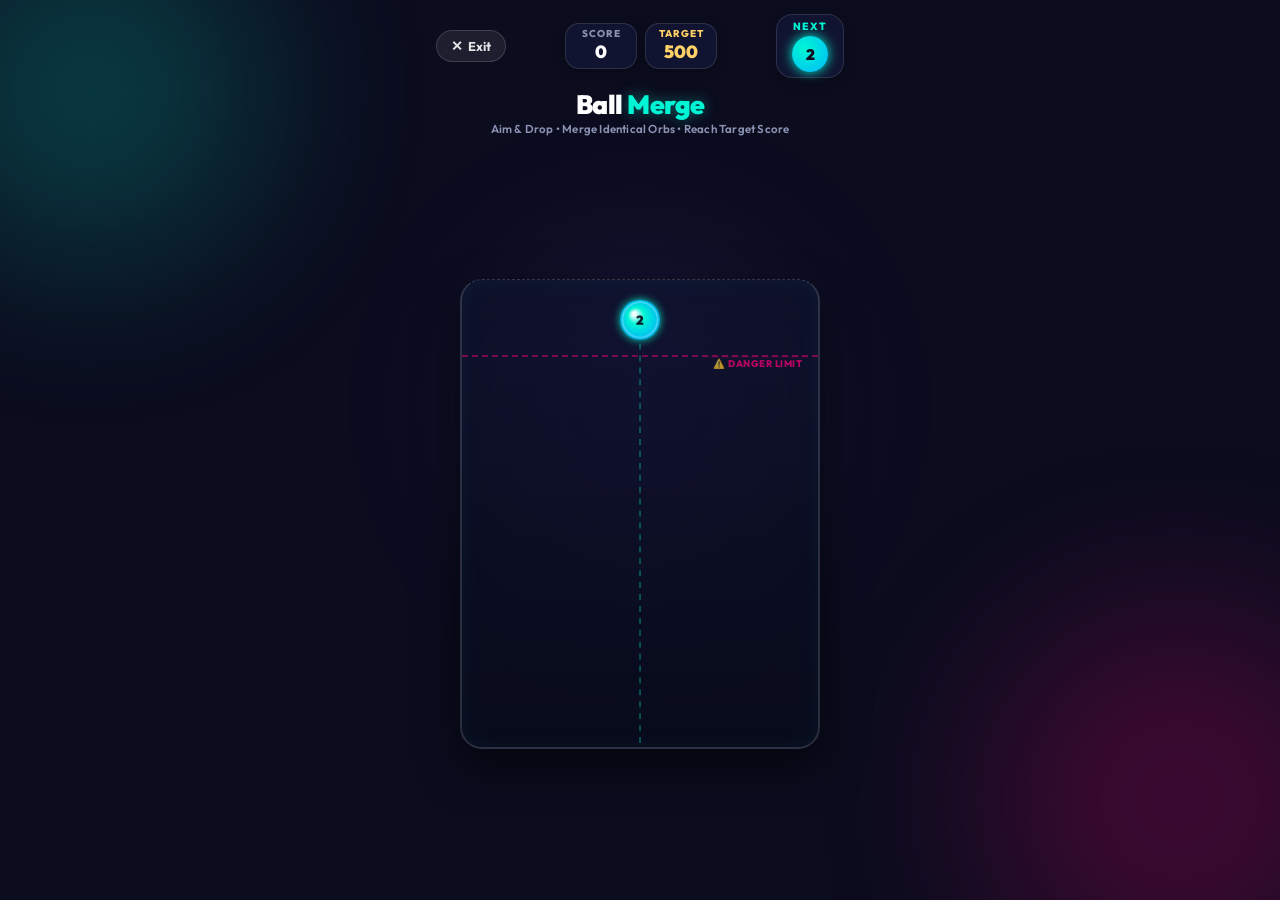
==== ballmerge/index.html @ 585d6bef "ball merge game fixed" ====
<!DOCTYPE html>
<html lang="en">

<head>
  <meta charset="UTF-8" />
  <meta name="viewport" content="width=device-width, initial-scale=1.0, maximum-scale=1.0, user-scalable=no" />
  <title>PlayPlex | Ball Merge 2048 Arena</title>
  <link rel="preconnect" href="https://fonts.googleapis.com" />
  <link rel="preconnect" href="https://fonts.gstatic.com" crossorigin />
  <link href="https://fonts.googleapis.com/css2?family=Outfit:wght@400;600;700;800;900&display=swap" rel="stylesheet" />
  <link rel="stylesheet" href="style.css" />
</head>

<body>
  <!-- Ambient Animated Background -->
  <div class="background-blobs">
    <div class="blob blob-1"></div>
    <div class="blob blob-2"></div>
    <div class="blob blob-3"></div>
  </div>

  <div class="app-container">
    <!-- Top Header & Navigation -->
    <header class="top-nav-bar">
      <button class="top-quit-btn" id="btnTopQuit" aria-label="Exit Game">
        <span class="quit-icon">✕</span>
        <span>Exit</span>
      </button>

      <div class="score-board">
        <div class="score-card">
          <span class="score-label">SCORE</span>
          <span class="score-val" id="currentScore">0</span>
        </div>
        <div class="score-card target-card">
          <span class="score-label">TARGET</span>
          <span class="score-val" id="targetScore">500</span>
        </div>
      </div>

      <!-- Next Ball Preview Indicator -->
      <div class="next-bubble-card" title="Next Ball">
        <span class="next-label">NEXT</span>
        <div class="next-preview-circle" id="nextBallPreview">
          <span id="nextBallText">2</span>
        </div>
      </div>
    </header>

    <!-- Game Title Banner -->
    <div class="game-meta-header">
      <div class="brand">
        <h1 class="game-title">Ball <span>Merge</span></h1>
        <p class="game-hint">Aim & Drop • Merge Identical Orbs • Reach Target Score</p>
      </div>
    </div>

    <!-- Physics Game Arena Canvas Wrapper -->
    <main class="game-arena-wrapper">
      <div class="arena-frame" id="arenaFrame">
        <canvas id="gameCanvas"></canvas>

        <!-- Danger Line Indicator -->
        <div class="danger-line" id="dangerLine">
          <span class="danger-label">⚠️ DANGER LIMIT</span>
        </div>
      </div>
    </main>

    <!-- Result / Game Over Modal Overlay -->
    <div class="modal-overlay" id="resultModal">
      <div class="modal-card">
        <div class="trophy-glow" id="modalGlow">🏆</div>
        <h2 class="modal-title" id="modalTitle">TARGET REACHED!</h2>
        <p class="modal-subtitle" id="modalSubtitle">Awesome match! You reached the target score.</p>

        <!-- Final Score Summary -->
        <div class="final-score-box">
          <div class="final-score-row">
            <span class="fs-label">Final Score</span>
            <span class="fs-value" id="modalFinalScore">0</span>
          </div>
          <div class="final-score-row">
            <span class="fs-label">Target Score</span>
            <span class="fs-value highlight" id="modalTargetScore">500</span>
          </div>
          <div class="final-score-row">
            <span class="fs-label">Highest Orb</span>
            <span class="fs-value" id="modalHighestOrb">64</span>
          </div>
        </div>

        <!-- Reward Badge (Dynamic Coin Credit) -->
        <div class="reward-box" id="rewardBox">
          <div class="coin-badge">
            <span class="coin-icon">🪙</span>
            <span class="coin-text" id="rewardText"></span>
          </div>
        </div>

        <div class="modal-actions" id="modalActions">
          <button class="action-btn btn-save" id="btnSavePoints">💾 Save Points</button>
          <button class="action-btn btn-primary" id="btnPlayAgain">🔄 Play Again</button>
          <button class="action-btn btn-exit" id="btnExit">🚪 Exit Arena</button>
        </div>
      </div>
    </div>

    <!-- Celebration Confetti Overlay -->
    <canvas id="confettiCanvas"></canvas>
  </div>

  <script src="game.js"></script>
</body>

</html>
---- ballmerge/style.css ----
:root {
  --bg-primary: #0b0c1e;
  --bg-secondary: #141732;
  --bg-glass: rgba(20, 24, 56, 0.72);
  --border-glass: rgba(255, 255, 255, 0.12);
  --color-cyan: #00f5d4;
  --color-cyan-glow: rgba(0, 245, 212, 0.4);
  --color-pink: #ff007f;
  --color-pink-glow: rgba(255, 0, 127, 0.4);
  --color-gold: #ffd166;
  --color-gold-glow: rgba(255, 209, 102, 0.4);
  --color-purple: #a29bfe;
  --color-text: #ffffff;
  --color-muted: #8b92b2;
  --font-family: 'Outfit', -apple-system, BlinkMacSystemFont, sans-serif;
  --border-radius: 20px;
}

* {
  margin: 0;
  padding: 0;
  box-sizing: border-box;
  -webkit-tap-highlight-color: transparent;
  user-select: none;
}

body {
  background-color: var(--bg-primary);
  font-family: var(--font-family);
  color: var(--color-text);
  min-height: 100vh;
  display: flex;
  justify-content: center;
  align-items: center;
  overflow-x: hidden;
  position: relative;
  touch-action: none;
}

/* Ambient animated background orbs */
.background-blobs {
  position: fixed;
  inset: 0;
  pointer-events: none;
  z-index: 0;
  overflow: hidden;
}

.blob {
  position: absolute;
  border-radius: 50%;
  filter: blur(95px);
  opacity: 0.22;
  animation: float 16s infinite alternate ease-in-out;
}

.blob-1 {
  width: 340px;
  height: 340px;
  background: var(--color-cyan);
  top: -80px;
  left: -80px;
}

.blob-2 {
  width: 380px;
  height: 380px;
  background: var(--color-pink);
  bottom: -90px;
  right: -90px;
  animation-duration: 20s;
  animation-delay: -6s;
}

.blob-3 {
  width: 280px;
  height: 280px;
  background: #6c5ce7;
  top: 45%;
  left: 50%;
  transform: translate(-50%, -50%);
  opacity: 0.16;
}

@keyframes float {
  0% { transform: translate(0, 0) scale(1); }
  50% { transform: translate(45px, 35px) scale(1.12); }
  100% { transform: translate(-35px, 55px) scale(0.94); }
}

/* Main Mobile/App Container */
.app-container {
  position: relative;
  z-index: 1;
  width: 100%;
  max-width: 440px;
  min-height: 100vh;
  padding: 14px 16px 20px 16px;
  display: flex;
  flex-direction: column;
  justify-content: space-between;
  align-items: center;
  gap: 12px;
}

/* Top Navigation Bar */
.top-nav-bar {
  width: 100%;
  display: flex;
  justify-content: space-between;
  align-items: center;
  gap: 10px;
}

.top-quit-btn {
  background: rgba(255, 255, 255, 0.08);
  border: 1px solid rgba(255, 255, 255, 0.15);
  backdrop-filter: blur(10px);
  color: rgba(255, 255, 255, 0.88);
  font-family: inherit;
  font-size: 0.8rem;
  font-weight: 700;
  padding: 6px 14px;
  border-radius: 18px;
  cursor: pointer;
  display: inline-flex;
  align-items: center;
  gap: 5px;
  transition: all 0.2s cubic-bezier(0.34, 1.56, 0.64, 1);
  outline: none;
}

.top-quit-btn .quit-icon {
  font-size: 0.85rem;
  font-weight: 900;
}

.top-quit-btn:hover {
  background: rgba(239, 68, 68, 0.22);
  border-color: rgba(239, 68, 68, 0.4);
  color: #ff6b6b;
  transform: translateY(-2px);
  box-shadow: 0 4px 14px rgba(239, 68, 68, 0.25);
}

.top-quit-btn:active {
  transform: scale(0.95);
}

/* Score Counters */
.score-board {
  display: flex;
  align-items: center;
  gap: 8px;
}

.score-card {
  background: var(--bg-glass);
  backdrop-filter: blur(14px);
  border: 1px solid var(--border-glass);
  border-radius: 14px;
  padding: 5px 12px;
  text-align: center;
  min-width: 72px;
  box-shadow: 0 4px 14px rgba(0, 0, 0, 0.25);
}

.score-label {
  display: block;
  font-size: 0.62rem;
  font-weight: 800;
  letter-spacing: 1px;
  color: var(--color-muted);
  line-height: 1;
  margin-bottom: 2px;
}

.score-val {
  font-size: 1.1rem;
  font-weight: 900;
  color: #ffffff;
  letter-spacing: -0.3px;
}

.best-card .score-label,
.target-card .score-label {
  color: var(--color-gold);
}

.best-card .score-val,
.target-card .score-val {
  color: var(--color-gold);
}

/* Next Ball Preview Bubble */
.next-bubble-card {
  background: var(--bg-glass);
  backdrop-filter: blur(14px);
  border: 1px solid var(--border-glass);
  border-radius: 16px;
  padding: 5px 12px;
  display: flex;
  flex-direction: column;
  align-items: center;
  justify-content: center;
  min-width: 68px;
  box-shadow: 0 4px 14px rgba(0, 0, 0, 0.25);
}

.next-label {
  font-size: 0.65rem;
  font-weight: 800;
  color: var(--color-cyan);
  letter-spacing: 1.2px;
  margin-bottom: 3px;
}

.next-preview-circle {
  width: 36px;
  height: 36px;
  border-radius: 50%;
  background: radial-gradient(circle at 35% 35%, #00f5d4, #00bbf9);
  display: flex;
  align-items: center;
  justify-content: center;
  box-shadow: 0 0 14px rgba(0, 245, 212, 0.55);
  font-size: 0.95rem;
  font-weight: 900;
  color: #0b0c1e;
  transition: all 0.2s cubic-bezier(0.34, 1.56, 0.64, 1);
}

/* Game Title Banner */
.game-meta-header {
  text-align: center;
  width: 100%;
}

.game-badge {
  display: inline-block;
  font-size: 0.68rem;
  font-weight: 800;
  letter-spacing: 1.8px;
  color: var(--color-gold);
  background: rgba(255, 209, 102, 0.1);
  padding: 3px 10px;
  border-radius: 16px;
  border: 1px solid rgba(255, 209, 102, 0.22);
  margin-bottom: 2px;
}

.game-title {
  font-size: 1.65rem;
  font-weight: 900;
  letter-spacing: -0.5px;
  line-height: 1.1;
}

.game-title span {
  color: var(--color-cyan);
  text-shadow: 0 0 14px var(--color-cyan-glow);
}

.game-hint {
  font-size: 0.72rem;
  color: var(--color-muted);
  font-weight: 600;
  letter-spacing: 0.2px;
  margin-top: 2px;
}

/* Physics Arena Frame & Canvas */
.game-arena-wrapper {
  width: 100%;
  flex: 1;
  display: flex;
  justify-content: center;
  align-items: center;
  padding: 2px 0;
}

.arena-frame {
  position: relative;
  width: 100%;
  max-width: 360px;
  height: 470px;
  background: linear-gradient(180deg, rgba(16, 20, 48, 0.55) 0%, rgba(9, 11, 28, 0.85) 100%);
  border: 2px solid rgba(255, 255, 255, 0.14);
  border-top: 1px dashed rgba(255, 255, 255, 0.18);
  border-radius: 22px;
  box-shadow: 0 20px 45px rgba(0, 0, 0, 0.55), inset 0 0 25px rgba(0, 245, 212, 0.05);
  overflow: hidden;
  touch-action: none;
}

#gameCanvas {
  display: block;
  width: 100%;
  height: 100%;
  cursor: grab;
}

#gameCanvas:active {
  cursor: grabbing;
}

/* Danger Line */
.danger-line {
  position: absolute;
  top: 75px;
  left: 0;
  right: 0;
  height: 2px;
  border-top: 2px dashed rgba(255, 0, 127, 0.45);
  pointer-events: none;
  display: flex;
  justify-content: flex-end;
  padding-right: 10px;
  z-index: 10;
  transition: all 0.3s ease;
}

.danger-label {
  font-size: 0.6rem;
  font-weight: 800;
  color: var(--color-pink);
  background: rgba(255, 0, 127, 0.12);
  padding: 1px 6px;
  border-radius: 8px;
  transform: translateY(-50%);
  letter-spacing: 0.5px;
  opacity: 0.7;
}

.danger-line.active-danger {
  border-top-color: #ff007f;
  animation: dangerPulse 0.8s infinite alternate;
}

@keyframes dangerPulse {
  0% { opacity: 0.6; filter: drop-shadow(0 0 4px #ff007f); }
  100% { opacity: 1; filter: drop-shadow(0 0 12px #ff007f); }
}

/* Footer / Control Bar */
.game-footer {
  width: 100%;
  display: flex;
  justify-content: space-between;
  align-items: center;
  padding: 0 4px;
}

.combo-pill {
  background: rgba(255, 209, 102, 0.1);
  border: 1px solid rgba(255, 209, 102, 0.25);
  border-radius: 16px;
  padding: 5px 12px;
  display: flex;
  align-items: center;
  gap: 6px;
  font-size: 0.76rem;
  font-weight: 800;
  color: var(--color-gold);
  opacity: 0.4;
  transition: all 0.3s cubic-bezier(0.34, 1.56, 0.64, 1);
}

.combo-pill.active {
  opacity: 1;
  background: rgba(255, 209, 102, 0.2);
  transform: scale(1.06);
  box-shadow: 0 0 14px rgba(255, 209, 102, 0.45);
}

.restart-btn {
  background: rgba(255, 255, 255, 0.07);
  border: 1px solid rgba(255, 255, 255, 0.15);
  backdrop-filter: blur(8px);
  color: rgba(255, 255, 255, 0.85);
  font-family: inherit;
  font-size: 0.78rem;
  font-weight: 700;
  padding: 6px 14px;
  border-radius: 16px;
  cursor: pointer;
  display: inline-flex;
  align-items: center;
  gap: 6px;
  transition: all 0.2s ease;
  outline: none;
}

.restart-btn:hover {
  background: rgba(255, 255, 255, 0.15);
  transform: translateY(-1px);
}

.restart-btn:active {
  transform: scale(0.95);
}

/* Modal Overlay */
.modal-overlay {
  position: fixed;
  inset: 0;
  background: rgba(6, 7, 18, 0.88);
  backdrop-filter: blur(10px);
  z-index: 100;
  display: flex;
  justify-content: center;
  align-items: center;
  padding: 20px;
  opacity: 0;
  pointer-events: none;
  transition: all 0.35s cubic-bezier(0.16, 1, 0.3, 1);
}

.modal-overlay.active {
  opacity: 1;
  pointer-events: auto;
}

.modal-card {
  background: linear-gradient(180deg, #1e224b 0%, #11142e 100%);
  border: 1px solid rgba(255, 255, 255, 0.16);
  border-radius: 28px;
  width: 100%;
  max-width: 325px;
  padding: 28px 22px;
  text-align: center;
  box-shadow: 0 25px 50px rgba(0, 0, 0, 0.65);
  transform: scale(0.85) translateY(20px);
  transition: all 0.35s cubic-bezier(0.34, 1.56, 0.64, 1);
}

.modal-overlay.active .modal-card {
  transform: scale(1) translateY(0);
}

.trophy-glow {
  font-size: 3.2rem;
  margin-bottom: 6px;
  animation: bounceGlow 1.6s infinite alternate ease-in-out;
}

@keyframes bounceGlow {
  0% { transform: translateY(0) scale(1); filter: drop-shadow(0 0 10px rgba(255, 209, 102, 0.4)); }
  100% { transform: translateY(-7px) scale(1.08); filter: drop-shadow(0 0 24px rgba(255, 209, 102, 0.9)); }
}

.modal-title {
  font-size: 1.7rem;
  font-weight: 900;
  letter-spacing: 0.5px;
  margin-bottom: 3px;
}

.modal-subtitle {
  color: var(--color-muted);
  font-size: 0.85rem;
  margin-bottom: 16px;
  line-height: 1.35;
}

.final-score-box {
  background: rgba(255, 255, 255, 0.04);
  border: 1px solid rgba(255, 255, 255, 0.08);
  border-radius: 16px;
  padding: 12px 16px;
  margin-bottom: 14px;
  display: flex;
  flex-direction: column;
  gap: 8px;
}

.final-score-row {
  display: flex;
  justify-content: space-between;
  align-items: center;
}

.fs-label {
  font-size: 0.82rem;
  font-weight: 700;
  color: var(--color-muted);
}

.fs-value {
  font-size: 1.05rem;
  font-weight: 900;
  color: #ffffff;
}

.fs-value.highlight {
  color: var(--color-cyan);
}

.reward-box {
  background: rgba(255, 209, 102, 0.08);
  border: 1px solid rgba(255, 209, 102, 0.3);
  border-radius: 16px;
  padding: 10px 14px;
  margin-bottom: 18px;
  display: flex;
  justify-content: center;
  align-items: center;
}

.coin-badge {
  display: flex;
  align-items: center;
  gap: 6px;
  color: var(--color-gold);
  font-weight: 800;
  font-size: 1.05rem;
}

.modal-actions {
  display: flex;
  flex-direction: column;
  gap: 9px;
  width: 100%;
}

.action-btn {
  width: 100%;
  border: none;
  font-family: inherit;
  font-size: 0.95rem;
  font-weight: 800;
  padding: 12px;
  border-radius: 15px;
  cursor: pointer;
  transition: all 0.2s ease;
  display: flex;
  align-items: center;
  justify-content: center;
  gap: 7px;
}

.btn-save {
  background: linear-gradient(135deg, #ffd166, #ff9f1c);
  color: #0b0c1e;
  box-shadow: 0 4px 16px rgba(255, 209, 102, 0.35);
}

.btn-save:hover {
  transform: translateY(-2px);
  box-shadow: 0 6px 20px rgba(255, 209, 102, 0.5);
}

.btn-primary {
  background: linear-gradient(135deg, #00f5d4, #00bbf9);
  color: #0b0c1e;
  box-shadow: 0 4px 16px rgba(0, 245, 212, 0.3);
}

.btn-primary:hover {
  transform: translateY(-2px);
  box-shadow: 0 6px 20px rgba(0, 245, 212, 0.45);
}

.btn-exit {
  background: rgba(255, 255, 255, 0.08);
  color: #ffffff;
  border: 1px solid rgba(255, 255, 255, 0.15);
  backdrop-filter: blur(6px);
}

.btn-exit:hover {
  background: rgba(239, 68, 68, 0.2);
  border-color: rgba(239, 68, 68, 0.4);
  color: #ff6b6b;
  transform: translateY(-2px);
}

.btn-save:active,
.btn-primary:active,
.btn-exit:active {
  transform: scale(0.96);
}

#confettiCanvas {
  position: fixed;
  inset: 0;
  pointer-events: none;
  z-index: 99;
}
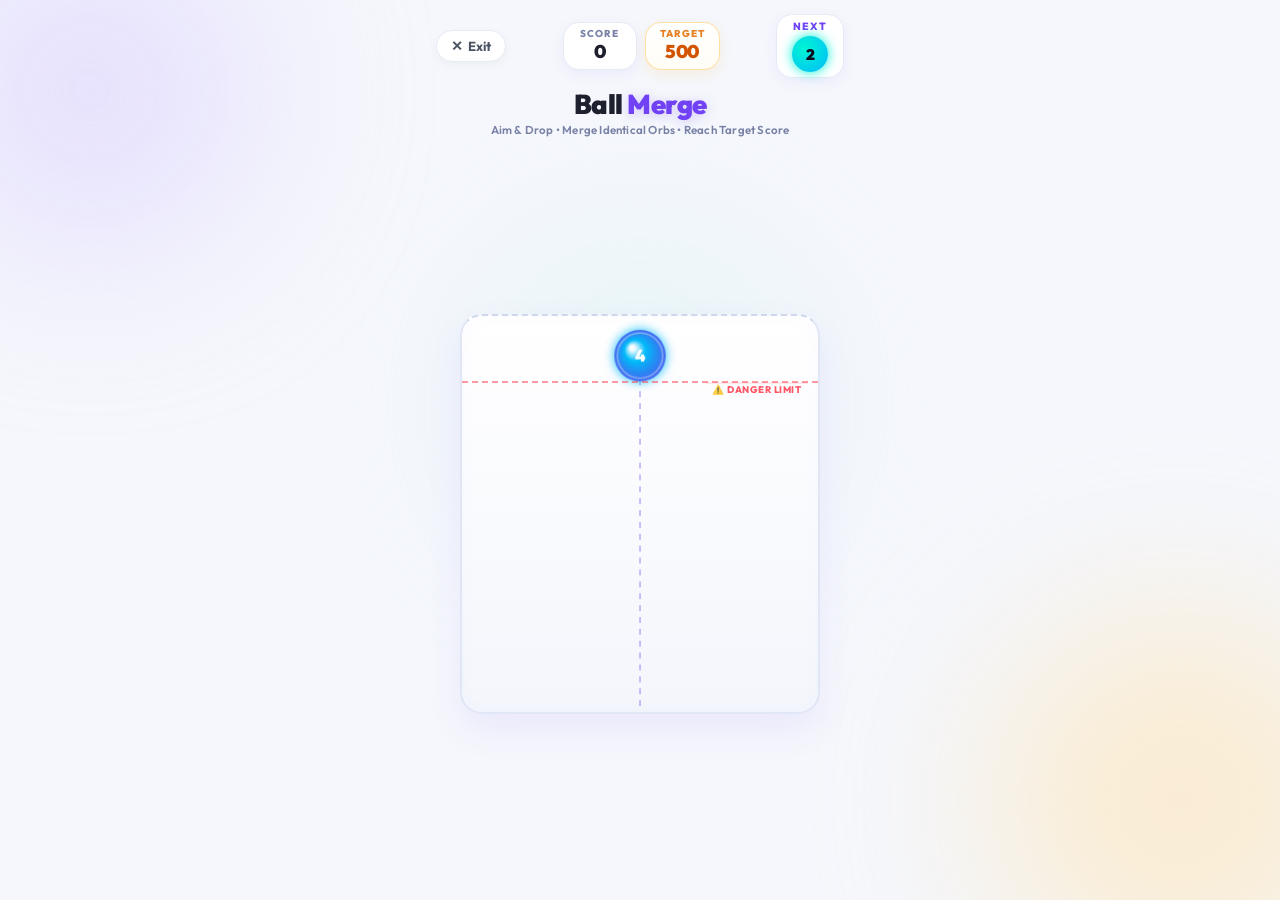
==== commit bef19bdd: "fixed 123 434" ====
--- a/ballmerge/index.html
+++ b/ballmerge/index.html
@@ -99,9 +99,9 @@
         </div>
 
         <div class="modal-actions" id="modalActions">
-          <button class="action-btn btn-save" id="btnSavePoints">💾 Save Points</button>
-          <button class="action-btn btn-primary" id="btnPlayAgain">🔄 Play Again</button>
-          <button class="action-btn btn-exit" id="btnExit">🚪 Exit Arena</button>
+          <button class="action-btn btn-save" id="btnSavePoints">Save Points</button>
+          <button class="action-btn btn-primary" id="btnPlayAgain">Play Again</button>
+          <button class="action-btn btn-exit" id="btnExit">Exit Arena</button>
         </div>
       </div>
     </div>
--- a/ballmerge/style.css
+++ b/ballmerge/style.css
@@ -1,17 +1,20 @@
 :root {
-  --bg-primary: #0b0c1e;
-  --bg-secondary: #141732;
-  --bg-glass: rgba(20, 24, 56, 0.72);
-  --border-glass: rgba(255, 255, 255, 0.12);
-  --color-cyan: #00f5d4;
-  --color-cyan-glow: rgba(0, 245, 212, 0.4);
-  --color-pink: #ff007f;
-  --color-pink-glow: rgba(255, 0, 127, 0.4);
-  --color-gold: #ffd166;
-  --color-gold-glow: rgba(255, 209, 102, 0.4);
-  --color-purple: #a29bfe;
-  --color-text: #ffffff;
-  --color-muted: #8b92b2;
+  --bg-primary: #f5f7fc;
+  --bg-secondary: #ffffff;
+  --bg-glass: rgba(255, 255, 255, 0.92);
+  --border-glass: rgba(112, 66, 244, 0.12);
+  --border-card: #e5eaf5;
+  --color-purple: #7042f4;
+  --color-purple-dark: #582cd1;
+  --color-purple-glow: rgba(112, 66, 244, 0.25);
+  --color-cyan: #00d2d3;
+  --color-cyan-glow: rgba(0, 210, 211, 0.3);
+  --color-pink: #ff4757;
+  --color-pink-glow: rgba(255, 71, 87, 0.3);
+  --color-gold: #ffa502;
+  --color-gold-glow: rgba(255, 165, 2, 0.3);
+  --color-text: #1e202e;
+  --color-muted: #7982a6;
   --font-family: 'Outfit', -apple-system, BlinkMacSystemFont, sans-serif;
   --border-radius: 20px;
 }
@@ -49,15 +52,15 @@
 .blob {
   position: absolute;
   border-radius: 50%;
-  filter: blur(95px);
-  opacity: 0.22;
+  filter: blur(85px);
+  opacity: 0.55;
   animation: float 16s infinite alternate ease-in-out;
 }
 
 .blob-1 {
   width: 340px;
   height: 340px;
-  background: var(--color-cyan);
+  background: #dcd0ff;
   top: -80px;
   left: -80px;
 }
@@ -65,7 +68,7 @@
 .blob-2 {
   width: 380px;
   height: 380px;
-  background: var(--color-pink);
+  background: #ffe3b0;
   bottom: -90px;
   right: -90px;
   animation-duration: 20s;
@@ -75,11 +78,11 @@
 .blob-3 {
   width: 280px;
   height: 280px;
-  background: #6c5ce7;
+  background: #cbf3f0;
   top: 45%;
   left: 50%;
   transform: translate(-50%, -50%);
-  opacity: 0.16;
+  opacity: 0.45;
 }
 
 @keyframes float {
@@ -113,12 +116,12 @@
 }
 
 .top-quit-btn {
-  background: rgba(255, 255, 255, 0.08);
-  border: 1px solid rgba(255, 255, 255, 0.15);
-  backdrop-filter: blur(10px);
-  color: rgba(255, 255, 255, 0.88);
+  background: #ffffff;
+  border: 1.5px solid var(--border-card);
+  box-shadow: 0 3px 10px rgba(0, 0, 0, 0.04);
+  color: #4b5563;
   font-family: inherit;
-  font-size: 0.8rem;
+  font-size: 0.82rem;
   font-weight: 700;
   padding: 6px 14px;
   border-radius: 18px;
@@ -136,11 +139,11 @@
 }
 
 .top-quit-btn:hover {
-  background: rgba(239, 68, 68, 0.22);
-  border-color: rgba(239, 68, 68, 0.4);
-  color: #ff6b6b;
+  background: rgba(239, 68, 68, 0.1);
+  border-color: rgba(239, 68, 68, 0.3);
+  color: #ef4444;
   transform: translateY(-2px);
-  box-shadow: 0 4px 14px rgba(239, 68, 68, 0.25);
+  box-shadow: 0 4px 14px rgba(239, 68, 68, 0.18);
 }
 
 .top-quit-btn:active {
@@ -155,14 +158,13 @@
 }
 
 .score-card {
-  background: var(--bg-glass);
-  backdrop-filter: blur(14px);
-  border: 1px solid var(--border-glass);
-  border-radius: 14px;
-  padding: 5px 12px;
+  background: #ffffff;
+  border: 1.5px solid var(--border-card);
+  border-radius: 16px;
+  padding: 6px 14px;
   text-align: center;
-  min-width: 72px;
-  box-shadow: 0 4px 14px rgba(0, 0, 0, 0.25);
+  min-width: 74px;
+  box-shadow: 0 4px 14px rgba(112, 66, 244, 0.07);
 }
 
 .score-label {
@@ -176,27 +178,30 @@
 }
 
 .score-val {
-  font-size: 1.1rem;
+  font-size: 1.15rem;
   font-weight: 900;
-  color: #ffffff;
+  color: var(--color-text);
   letter-spacing: -0.3px;
 }
 
-.best-card .score-label,
+.target-card {
+  background: linear-gradient(180deg, #ffffff 0%, #fffdf5 100%);
+  border-color: rgba(255, 165, 2, 0.35);
+  box-shadow: 0 4px 14px rgba(255, 165, 2, 0.12);
+}
+
 .target-card .score-label {
-  color: var(--color-gold);
-}
-
-.best-card .score-val,
+  color: #e67e22;
+}
+
 .target-card .score-val {
-  color: var(--color-gold);
+  color: #d35400;
 }
 
 /* Next Ball Preview Bubble */
 .next-bubble-card {
-  background: var(--bg-glass);
-  backdrop-filter: blur(14px);
-  border: 1px solid var(--border-glass);
+  background: #ffffff;
+  border: 1.5px solid var(--border-card);
   border-radius: 16px;
   padding: 5px 12px;
   display: flex;
@@ -204,13 +209,13 @@
   align-items: center;
   justify-content: center;
   min-width: 68px;
-  box-shadow: 0 4px 14px rgba(0, 0, 0, 0.25);
+  box-shadow: 0 4px 14px rgba(112, 66, 244, 0.07);
 }
 
 .next-label {
   font-size: 0.65rem;
   font-weight: 800;
-  color: var(--color-cyan);
+  color: var(--color-purple);
   letter-spacing: 1.2px;
   margin-bottom: 3px;
 }
@@ -223,7 +228,7 @@
   display: flex;
   align-items: center;
   justify-content: center;
-  box-shadow: 0 0 14px rgba(0, 245, 212, 0.55);
+  box-shadow: 0 2px 10px rgba(0, 210, 211, 0.4);
   font-size: 0.95rem;
   font-weight: 900;
   color: #0b0c1e;
@@ -236,29 +241,17 @@
   width: 100%;
 }
 
-.game-badge {
-  display: inline-block;
-  font-size: 0.68rem;
-  font-weight: 800;
-  letter-spacing: 1.8px;
-  color: var(--color-gold);
-  background: rgba(255, 209, 102, 0.1);
-  padding: 3px 10px;
-  border-radius: 16px;
-  border: 1px solid rgba(255, 209, 102, 0.22);
-  margin-bottom: 2px;
-}
-
 .game-title {
-  font-size: 1.65rem;
+  font-size: 1.7rem;
   font-weight: 900;
   letter-spacing: -0.5px;
   line-height: 1.1;
+  color: var(--color-text);
 }
 
 .game-title span {
-  color: var(--color-cyan);
-  text-shadow: 0 0 14px var(--color-cyan-glow);
+  color: var(--color-purple);
+  text-shadow: 0 2px 12px var(--color-purple-glow);
 }
 
 .game-hint {
@@ -283,12 +276,12 @@
   position: relative;
   width: 100%;
   max-width: 360px;
-  height: 470px;
-  background: linear-gradient(180deg, rgba(16, 20, 48, 0.55) 0%, rgba(9, 11, 28, 0.85) 100%);
-  border: 2px solid rgba(255, 255, 255, 0.14);
-  border-top: 1px dashed rgba(255, 255, 255, 0.18);
+  height: 400px;
+  background: linear-gradient(180deg, #ffffff 0%, #f4f6fc 100%);
+  border: 2px solid #e0e6f6;
+  border-top: 2px dashed #cfd7ec;
   border-radius: 22px;
-  box-shadow: 0 20px 45px rgba(0, 0, 0, 0.55), inset 0 0 25px rgba(0, 245, 212, 0.05);
+  box-shadow: 0 16px 36px rgba(112, 66, 244, 0.08), inset 0 0 20px rgba(112, 66, 244, 0.02);
   overflow: hidden;
   touch-action: none;
 }
@@ -307,11 +300,11 @@
 /* Danger Line */
 .danger-line {
   position: absolute;
-  top: 75px;
+  top: 65px;
   left: 0;
   right: 0;
   height: 2px;
-  border-top: 2px dashed rgba(255, 0, 127, 0.45);
+  border-top: 2px dashed rgba(255, 71, 87, 0.55);
   pointer-events: none;
   display: flex;
   justify-content: flex-end;
@@ -324,88 +317,30 @@
   font-size: 0.6rem;
   font-weight: 800;
   color: var(--color-pink);
-  background: rgba(255, 0, 127, 0.12);
-  padding: 1px 6px;
+  background: rgba(255, 71, 87, 0.12);
+  padding: 1px 7px;
   border-radius: 8px;
   transform: translateY(-50%);
   letter-spacing: 0.5px;
-  opacity: 0.7;
+  opacity: 0.9;
 }
 
 .danger-line.active-danger {
-  border-top-color: #ff007f;
+  border-top-color: #ff4757;
   animation: dangerPulse 0.8s infinite alternate;
 }
 
 @keyframes dangerPulse {
-  0% { opacity: 0.6; filter: drop-shadow(0 0 4px #ff007f); }
-  100% { opacity: 1; filter: drop-shadow(0 0 12px #ff007f); }
-}
-
-/* Footer / Control Bar */
-.game-footer {
-  width: 100%;
-  display: flex;
-  justify-content: space-between;
-  align-items: center;
-  padding: 0 4px;
-}
-
-.combo-pill {
-  background: rgba(255, 209, 102, 0.1);
-  border: 1px solid rgba(255, 209, 102, 0.25);
-  border-radius: 16px;
-  padding: 5px 12px;
-  display: flex;
-  align-items: center;
-  gap: 6px;
-  font-size: 0.76rem;
-  font-weight: 800;
-  color: var(--color-gold);
-  opacity: 0.4;
-  transition: all 0.3s cubic-bezier(0.34, 1.56, 0.64, 1);
-}
-
-.combo-pill.active {
-  opacity: 1;
-  background: rgba(255, 209, 102, 0.2);
-  transform: scale(1.06);
-  box-shadow: 0 0 14px rgba(255, 209, 102, 0.45);
-}
-
-.restart-btn {
-  background: rgba(255, 255, 255, 0.07);
-  border: 1px solid rgba(255, 255, 255, 0.15);
-  backdrop-filter: blur(8px);
-  color: rgba(255, 255, 255, 0.85);
-  font-family: inherit;
-  font-size: 0.78rem;
-  font-weight: 700;
-  padding: 6px 14px;
-  border-radius: 16px;
-  cursor: pointer;
-  display: inline-flex;
-  align-items: center;
-  gap: 6px;
-  transition: all 0.2s ease;
-  outline: none;
-}
-
-.restart-btn:hover {
-  background: rgba(255, 255, 255, 0.15);
-  transform: translateY(-1px);
-}
-
-.restart-btn:active {
-  transform: scale(0.95);
+  0% { opacity: 0.7; filter: drop-shadow(0 0 4px #ff4757); }
+  100% { opacity: 1; filter: drop-shadow(0 0 12px #ff4757); }
 }
 
 /* Modal Overlay */
 .modal-overlay {
   position: fixed;
   inset: 0;
-  background: rgba(6, 7, 18, 0.88);
-  backdrop-filter: blur(10px);
+  background: rgba(18, 20, 36, 0.55);
+  backdrop-filter: blur(8px);
   z-index: 100;
   display: flex;
   justify-content: center;
@@ -422,20 +357,27 @@
 }
 
 .modal-card {
-  background: linear-gradient(180deg, #1e224b 0%, #11142e 100%);
-  border: 1px solid rgba(255, 255, 255, 0.16);
+  background: #ffffff;
+  border: 1.5px solid var(--border-card);
   border-radius: 28px;
   width: 100%;
   max-width: 325px;
   padding: 28px 22px;
   text-align: center;
-  box-shadow: 0 25px 50px rgba(0, 0, 0, 0.65);
+  box-shadow: 0 25px 60px rgba(112, 66, 244, 0.22);
   transform: scale(0.85) translateY(20px);
   transition: all 0.35s cubic-bezier(0.34, 1.56, 0.64, 1);
 }
 
 .modal-overlay.active .modal-card {
   transform: scale(1) translateY(0);
+}
+
+.modal-overlay.card-hidden .modal-card {
+  opacity: 0;
+  transform: scale(0.8) translateY(20px);
+  pointer-events: none;
+  transition: opacity 0.3s ease, transform 0.3s ease;
 }
 
 .trophy-glow {
@@ -445,8 +387,8 @@
 }
 
 @keyframes bounceGlow {
-  0% { transform: translateY(0) scale(1); filter: drop-shadow(0 0 10px rgba(255, 209, 102, 0.4)); }
-  100% { transform: translateY(-7px) scale(1.08); filter: drop-shadow(0 0 24px rgba(255, 209, 102, 0.9)); }
+  0% { transform: translateY(0) scale(1); filter: drop-shadow(0 0 10px rgba(255, 165, 2, 0.4)); }
+  100% { transform: translateY(-7px) scale(1.08); filter: drop-shadow(0 0 24px rgba(255, 165, 2, 0.8)); }
 }
 
 .modal-title {
@@ -454,6 +396,7 @@
   font-weight: 900;
   letter-spacing: 0.5px;
   margin-bottom: 3px;
+  color: var(--color-text);
 }
 
 .modal-subtitle {
@@ -464,8 +407,8 @@
 }
 
 .final-score-box {
-  background: rgba(255, 255, 255, 0.04);
-  border: 1px solid rgba(255, 255, 255, 0.08);
+  background: #f8fafc;
+  border: 1.5px solid #e2e8f0;
   border-radius: 16px;
   padding: 12px 16px;
   margin-bottom: 14px;
@@ -489,16 +432,16 @@
 .fs-value {
   font-size: 1.05rem;
   font-weight: 900;
-  color: #ffffff;
+  color: var(--color-text);
 }
 
 .fs-value.highlight {
-  color: var(--color-cyan);
+  color: var(--color-purple);
 }
 
 .reward-box {
-  background: rgba(255, 209, 102, 0.08);
-  border: 1px solid rgba(255, 209, 102, 0.3);
+  background: #fff9eb;
+  border: 1.5px solid #fed7aa;
   border-radius: 16px;
   padding: 10px 14px;
   margin-bottom: 18px;
@@ -511,7 +454,7 @@
   display: flex;
   align-items: center;
   gap: 6px;
-  color: var(--color-gold);
+  color: #d97706;
   font-weight: 800;
   font-size: 1.05rem;
 }
@@ -540,38 +483,37 @@
 }
 
 .btn-save {
-  background: linear-gradient(135deg, #ffd166, #ff9f1c);
-  color: #0b0c1e;
-  box-shadow: 0 4px 16px rgba(255, 209, 102, 0.35);
+  background: linear-gradient(135deg, #ffbe18, #ff9f1a);
+  color: #ffffff;
+  box-shadow: 0 4px 16px rgba(255, 159, 26, 0.35);
 }
 
 .btn-save:hover {
   transform: translateY(-2px);
-  box-shadow: 0 6px 20px rgba(255, 209, 102, 0.5);
+  box-shadow: 0 6px 20px rgba(255, 159, 26, 0.5);
 }
 
 .btn-primary {
-  background: linear-gradient(135deg, #00f5d4, #00bbf9);
-  color: #0b0c1e;
-  box-shadow: 0 4px 16px rgba(0, 245, 212, 0.3);
+  background: linear-gradient(135deg, #7042f4, #582cd1);
+  color: #ffffff;
+  box-shadow: 0 4px 16px rgba(112, 66, 244, 0.35);
 }
 
 .btn-primary:hover {
   transform: translateY(-2px);
-  box-shadow: 0 6px 20px rgba(0, 245, 212, 0.45);
+  box-shadow: 0 6px 20px rgba(112, 66, 244, 0.5);
 }
 
 .btn-exit {
-  background: rgba(255, 255, 255, 0.08);
-  color: #ffffff;
-  border: 1px solid rgba(255, 255, 255, 0.15);
-  backdrop-filter: blur(6px);
+  background: #f1f5f9;
+  color: #475569;
+  border: 1.5px solid #e2e8f0;
 }
 
 .btn-exit:hover {
-  background: rgba(239, 68, 68, 0.2);
-  border-color: rgba(239, 68, 68, 0.4);
-  color: #ff6b6b;
+  background: rgba(239, 68, 68, 0.12);
+  border-color: rgba(239, 68, 68, 0.3);
+  color: #ef4444;
   transform: translateY(-2px);
 }
 
